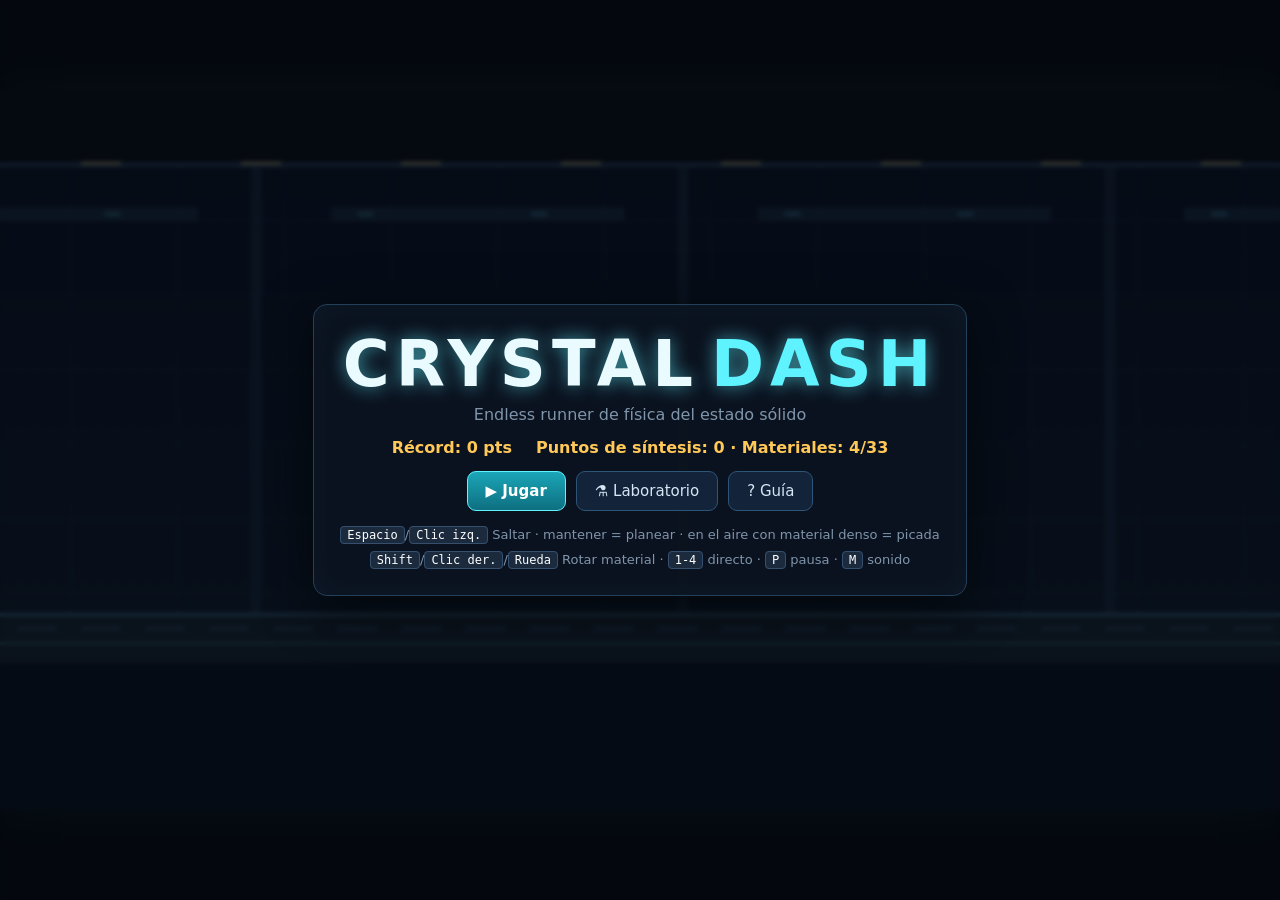
==== docs/index.html @ 1334409e "Reorganización Para poder montarlo en github pages" ====
<!DOCTYPE html>
<html lang="es">
<head>
<meta charset="UTF-8">
<meta name="viewport" content="width=device-width, initial-scale=1, user-scalable=no">
<title>Crystal Dash — Endless runner de ciencia de materiales</title>
<meta name="description" content="Endless runner táctico basado en propiedades reales de materiales (JARVIS-DFT).">
<link rel="stylesheet" href="css/style.css">
</head>
<body>
<div id="wrap">
  <canvas id="game" width="960" height="540"></canvas>

  <!-- Menú principal -->
  <section id="menu" class="overlay">
    <div class="panel center">
      <h1 class="logo">CRYSTAL<span>DASH</span></h1>
      <p class="tag">Endless runner de física del estado sólido</p>
      <div class="stats-line"><span id="menuBest"></span><span id="menuCredits"></span></div>
      <div class="btns">
        <button id="btnPlay" class="primary">▶ Jugar</button>
        <button id="btnLab">⚗ Laboratorio</button>
        <button id="btnGuide">? Guía</button>
      </div>
      <div class="controls">
        <div><kbd>Espacio</kbd>/<kbd>Clic izq.</kbd> Saltar · mantener = planear · en el aire con material denso = picada</div>
        <div><kbd>Shift</kbd>/<kbd>Clic der.</kbd>/<kbd>Rueda</kbd> Rotar material · <kbd>1-4</kbd> directo · <kbd>P</kbd> pausa · <kbd>M</kbd> sonido</div>
        <div class="touch-only">Táctil: mitad izquierda = saltar · mitad derecha = cambiar material</div>
      </div>
    </div>
  </section>

  <!-- Laboratorio -->
  <section id="lab" class="overlay hidden">
    <div class="panel wide">
      <header class="lab-head">
        <h2>⚗ Laboratorio · Árbol Periódico</h2>
        <div class="credits">Puntos de síntesis: <b id="labCredits">0</b></div>
        <button id="labBack">✕</button>
      </header>
      <div class="loadout-row">
        <span>Carrusel equipado:</span>
        <div id="loadout"></div>
        <small>Clic en una ranura para vaciarla · máx. 4</small>
      </div>
      <div class="lab-body">
        <div id="matGrid"></div>
        <aside id="matDetail"></aside>
      </div>
    </div>
  </section>

  <!-- Guía -->
  <section id="guide" class="overlay hidden">
    <div class="panel wide scroll">
      <header class="lab-head"><h2>Guía de física</h2><button id="guideBack">✕</button></header>
      <div class="guide-grid">
        <article><h3>Densidad ρ → gravedad</h3><p>g<sub>eff</sub> = g₀·(ρ/ρ<sub>ref</sub>)<sup>0.45</sup>. Materiales ligeros (Li, grafeno) saltan alto y <b>planean</b> si mantienes salto. Densos (Pb, W, Os) caen en <b>picada</b>: pulsa salto en el aire o cambia a ellos en el ápice (<i>air-cancel</i>).</p></article>
        <article><h3>Módulo volumétrico B → romper</h3><p>Si B<sub>jugador</sub> &gt; B<sub>obstáculo</sub> pulverizas el bloque y sumas combo. Si no: fractura catastrófica. Contorno <span class="ok">verde</span> = rompible con tu material actual.</p></article>
        <article><h3>Cociente de Pugh B/G</h3><p>B/G &lt; 1.75 = frágil (diamante, SiC): se astilla al caer desde altura. Cambia a un metal dúctil (Cu, Au) antes de aterrizar.</p></article>
        <article><h3>Módulo de corte G → cizallas</h3><p>Los discos de corte se rompen si tu G supera el suyo.</p></article>
        <article><h3>Conductividad térmica κ</h3><p>dT/dt = k<sub>env</sub>·κ·(T<sub>zona</sub> − T). En plasma usa aislantes (ZrO₂). Si T ≥ T<sub>fusión</sub>: te fundes. Entrar sobrecalentado a criogenia con un buen conductor = <b>Thermal Flush</b> (bonus). Cerámicas frágiles de baja κ sufren choque térmico.</p></article>
        <article><h3>Bandgap E<sub>g</sub> → arcos voltaicos</h3><p>Metales (E<sub>g</sub>=0) cargan el capacitor; si ya está al 100 % sufren sobrecarga Joule. Aislantes (E<sub>g</sub>&gt;3 eV) son inmunes. Semiconductores solo conducen si T &gt; 300 + 300·E<sub>g</sub> K; fríos sufren ruptura dieléctrica.</p></article>
        <article><h3>Capacitor = escudo</h3><p>Con ≥50 % de energía, un golpe mortal se absorbe (cuesta 50 %).</p></article>
        <article><h3>Magnetismo μ<sub>B</sub></h3><p>Bajo un electroimán de techo, un ferromagnético con fuerza magnética mayor que su peso se adhiere al techo. Por encima de su T<sub>Curie</sub> pierde el magnetismo (el Gd solo es ferromagnético por debajo de 293 K).</p></article>
        <article><h3>Superconductividad T<sub>c</sub></h3><p>Si T<sub>zona</sub> &lt; T<sub>c</sub> (o tu T &lt; T<sub>c</sub>): <b>Estado Meissner</b>. Levitas sobre pinchos y ácido, y la energía es infinita. LN₂ 77 K, hielo seco 195 K, He 4.2 K, He-II 1.8 K.</p></article>
        <article><h3>Metaestabilidad (ehull)</h3><p>ehull &gt; 0.05 eV/átomo: estadísticas rotas pero con temporizador. Úsalo demasiado y sufre transición de fase (diamante → grafito, H₃S → azufre). En 2D, la energía de exfoliación de JARVIS hace de ehull.</p></article>
        <article><h3>Cristales dopantes</h3><p>Tócalos para mutar 8 s a ese compuesto, aunque no lo tengas sintetizado.</p></article>
        <article><h3>Datos</h3><p>Los 2D (grafeno, h-BN, MoS₂, NbSe₂, fosforeno) vienen de JARVIS-DFT (jid real). Los bulk usan una semilla curada; el pipeline <code>build_materials_db.py --jarvis3d</code> los refresca desde JARVIS dft_3d.</p></article>
      </div>
    </div>
  </section>

  <!-- Fin de partida -->
  <section id="over" class="overlay hidden">
    <div class="panel center">
      <h2 class="danger" id="overTitle">Fractura catastrófica</h2>
      <p id="overReason" class="reason"></p>
      <div class="score-big"><span id="overScore">0</span><small>puntos</small></div>
      <p id="overInfo"></p>
      <div class="btns">
        <button id="btnRetry" class="primary">↻ Reintentar</button>
        <button id="btnOverLab">⚗ Laboratorio</button>
        <button id="btnOverMenu">Menú</button>
      </div>
    </div>
  </section>

  <section id="pause" class="overlay hidden">
    <div class="panel center"><h2>Pausa</h2><div class="btns"><button id="btnResume" class="primary">▶ Continuar</button><button id="btnPauseMenu">Menú</button></div></div>
  </section>
</div>

<script src="data/materials_db.js"></script>
<script src="js/data.js"></script>
<script src="js/audio.js"></script>
<script src="js/crystal.js"></script>
<script src="js/level.js"></script>
<script src="js/game.js"></script>
<script src="js/render.js"></script>
<script src="js/ui.js"></script>
<script src="js/main.js"></script>
</body>
</html>
---- docs/css/style.css ----
:root {
  --bg: #070b12;
  --panel: rgba(12, 20, 32, 0.94);
  --line: #23405a;
  --cyan: #5ff2ff;
  --text: #d6e6f5;
  --dim: #7f95ab;
  --ok: #5dff9b;
  --bad: #ff5d6c;
  --gold: #ffc857;
}
* { box-sizing: border-box; }
html, body {
  margin: 0; height: 100%; background: var(--bg); color: var(--text);
  font-family: "Segoe UI", system-ui, -apple-system, Roboto, sans-serif;
  overflow: hidden; user-select: none; -webkit-user-select: none;
  touch-action: none;
}
#wrap {
  position: relative; width: 100vw; height: 100vh;
  display: flex; align-items: center; justify-content: center;
}
canvas#game {
  display: block; background: #0a1220;
  image-rendering: auto;
  box-shadow: 0 0 40px rgba(95, 242, 255, 0.08);
}
.overlay {
  position: absolute; inset: 0; display: flex; align-items: center; justify-content: center;
  background: rgba(3, 6, 12, 0.55); backdrop-filter: blur(2px); z-index: 10;
}
.hidden { display: none !important; }
.panel {
  background: var(--panel); border: 1px solid var(--line); border-radius: 14px;
  padding: 22px 26px; box-shadow: 0 10px 50px rgba(0,0,0,.6), inset 0 0 30px rgba(95,242,255,.04);
  max-width: 94vw; max-height: 94vh;
}
.panel.center { text-align: center; min-width: min(560px, 94vw); }
.panel.wide { width: min(1100px, 96vw); height: min(720px, 94vh); display: flex; flex-direction: column; }
.panel.scroll { overflow-y: auto; }
.logo { font-size: clamp(36px, 7vw, 64px); margin: 0; letter-spacing: 6px; font-weight: 800; color: #e9fbff;
  text-shadow: 0 0 18px rgba(95,242,255,.6); }
.logo span { color: var(--cyan); margin-left: 12px; }
.tag { color: var(--dim); margin: 4px 0 14px; }
.stats-line { display: flex; gap: 24px; justify-content: center; color: var(--gold); margin-bottom: 14px; font-weight: 600; }
.btns { display: flex; gap: 10px; justify-content: center; flex-wrap: wrap; margin: 12px 0; }
button {
  background: #12233a; color: var(--text); border: 1px solid #2c5577; border-radius: 9px;
  padding: 10px 18px; font-size: 15px; cursor: pointer; font-family: inherit; transition: .15s;
}
button:hover { background: #1a3352; border-color: var(--cyan); }
button.primary { background: linear-gradient(180deg, #1aa6b8, #0e6f80); border-color: #5ff2ff; color: #fff; font-weight: 700; }
button:disabled { opacity: .4; cursor: default; }
.controls { color: var(--dim); font-size: 13px; line-height: 1.9; margin-top: 10px; }
kbd { background: #1b2a3d; border: 1px solid #34506e; border-radius: 4px; padding: 1px 6px; font-size: 12px; color: #fff; }
.touch-only { display: none; }
@media (pointer: coarse) { .touch-only { display: block; } }
.danger { color: var(--bad); margin: 0 0 6px; }
.reason { color: var(--text); max-width: 520px; margin: 6px auto 10px; line-height: 1.5; }
.score-big { font-size: 54px; font-weight: 800; color: var(--cyan); }
.score-big small { font-size: 14px; color: var(--dim); margin-left: 8px; }
#overInfo { color: var(--gold); }

/* Laboratorio */
.lab-head { display: flex; align-items: center; gap: 16px; border-bottom: 1px solid var(--line); padding-bottom: 10px; }
.lab-head h2 { margin: 0; flex: 1; font-size: 20px; }
.credits { color: var(--gold); }
.loadout-row { display: flex; align-items: center; gap: 12px; padding: 10px 0; flex-wrap: wrap; color: var(--dim); font-size: 13px; }
#loadout { display: flex; gap: 8px; }
.slot {
  width: 86px; height: 52px; border: 1px dashed #345; border-radius: 8px; display: flex; flex-direction: column;
  align-items: center; justify-content: center; cursor: pointer; font-size: 12px; color: var(--dim);
}
.slot.filled { border-style: solid; color: #fff; }
.slot b { font-size: 16px; }
.lab-body { display: flex; gap: 14px; flex: 1; min-height: 0; }
#matGrid { flex: 1; overflow-y: auto; display: grid; grid-template-columns: repeat(auto-fill, minmax(118px, 1fr)); gap: 8px; align-content: start; padding-right: 4px; }
.card {
  border: 1px solid #22384f; border-radius: 9px; padding: 8px; cursor: pointer; background: #0d1828; position: relative;
  min-height: 92px; transition: .12s;
}
.card:hover { border-color: var(--cyan); transform: translateY(-1px); }
.card.sel { border-color: var(--gold); box-shadow: 0 0 0 1px var(--gold); }
.card.locked { opacity: .55; }
.card .f { font-size: 20px; font-weight: 800; }
.card .n { font-size: 11px; color: var(--dim); line-height: 1.2; }
.card .sw { position: absolute; top: 8px; right: 8px; width: 14px; height: 14px; border-radius: 3px; border: 1px solid #fff4; }
.card .tags { margin-top: 4px; display: flex; flex-wrap: wrap; gap: 3px; }
.tagc { font-size: 9px; padding: 1px 4px; border-radius: 3px; background: #1d3049; color: #bcd; }
.tagc.sc { background: #0f4d5a; color: #8ff; } .tagc.mag { background: #4a2a5a; color: #e9f; }
.tagc.meta { background: #5a3a14; color: #fc8; } .tagc.d2 { background: #1f4a2a; color: #9f9; }
.card .cost { font-size: 11px; color: var(--gold); margin-top: 4px; }
.card .eq { position: absolute; bottom: 6px; right: 8px; font-size: 10px; color: var(--ok); }
#matDetail { width: 300px; overflow-y: auto; border-left: 1px solid var(--line); padding-left: 14px; font-size: 13px; }
#matDetail h3 { margin: 4px 0 0; font-size: 22px; }
#matDetail .sub { color: var(--dim); margin-bottom: 8px; }
#matDetail table { width: 100%; border-collapse: collapse; margin: 8px 0; }
#matDetail td { padding: 3px 2px; border-bottom: 1px solid #16273a; }
#matDetail td:last-child { text-align: right; color: #fff; font-variant-numeric: tabular-nums; }
#matDetail .src { color: var(--dim); font-size: 11px; margin-top: 6px; }
#matDetail .actions { display: flex; gap: 8px; margin-top: 10px; flex-wrap: wrap; }
#matDetail canvas { display: block; margin: 6px auto; }
.ok { color: var(--ok); }

/* Guía */
.guide-grid { display: grid; grid-template-columns: repeat(auto-fill, minmax(300px, 1fr)); gap: 12px; padding-top: 12px; }
.guide-grid article { background: #0d1828; border: 1px solid #1e3550; border-radius: 10px; padding: 10px 14px; }
.guide-grid h3 { margin: 2px 0 6px; color: var(--cyan); font-size: 15px; }
.guide-grid p { margin: 0; font-size: 13px; line-height: 1.55; color: #c5d6e6; }
code { background: #1b2a3d; padding: 1px 5px; border-radius: 4px; }

@media (max-width: 760px) {
  .lab-body { flex-direction: column; }
  #matDetail { width: auto; border-left: 0; border-top: 1px solid var(--line); padding: 10px 0 0; max-height: 40%; }
}
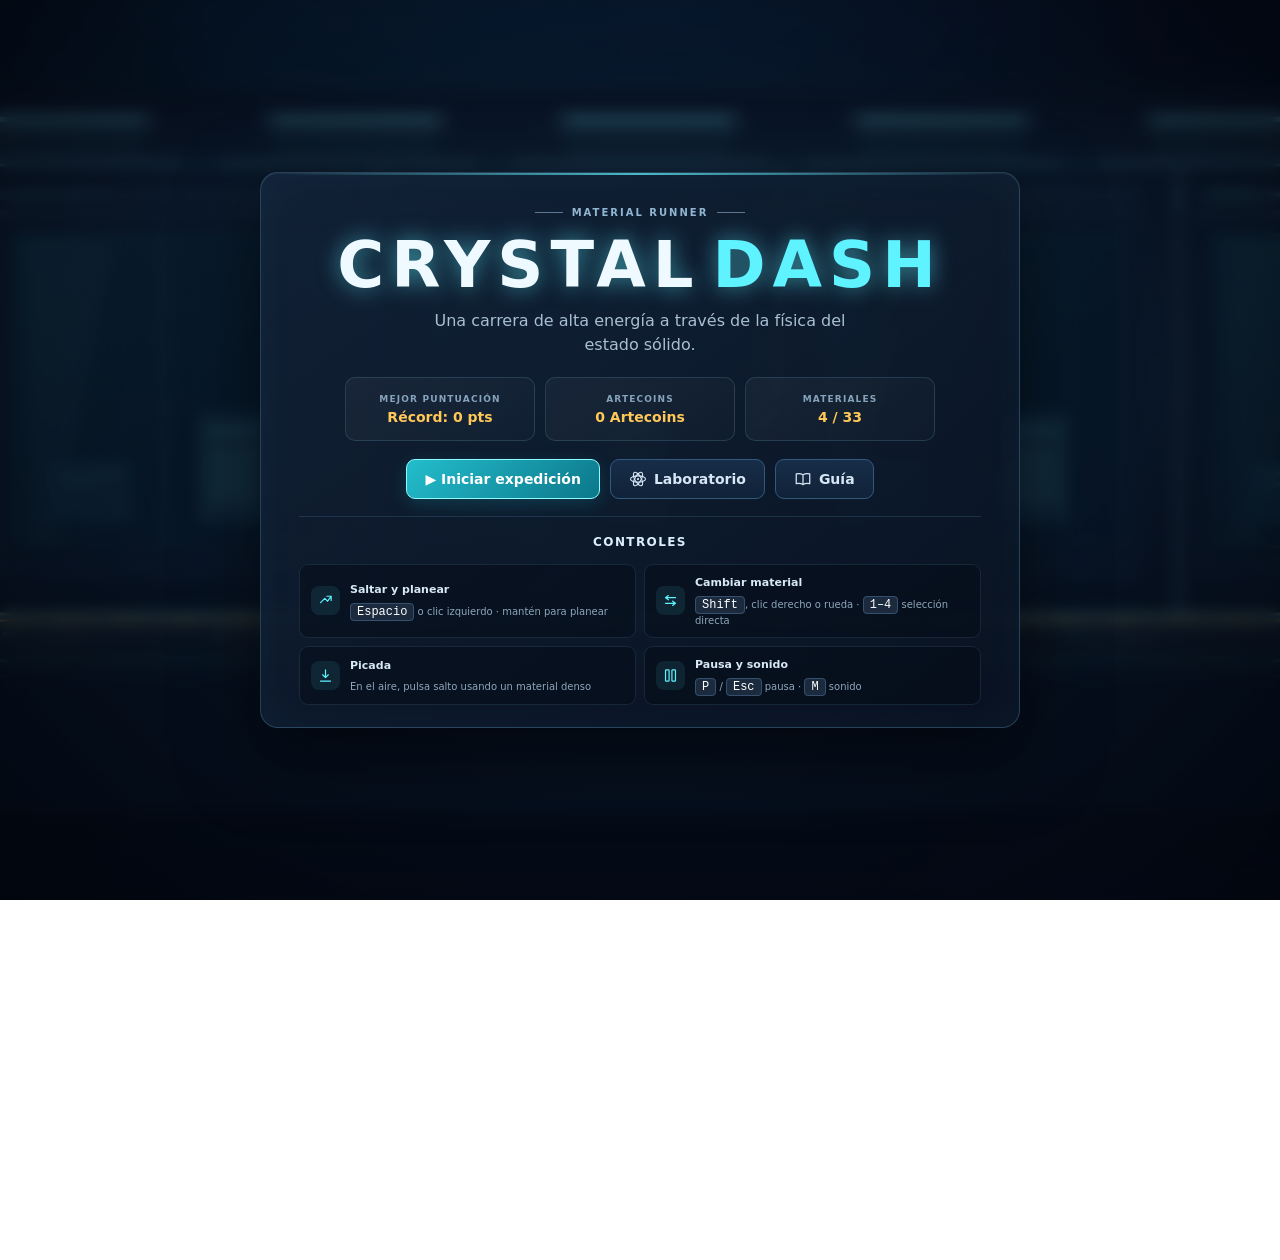
==== commit 54a2421a: "Mejora crítica al front Mejora en la calidad visual Apartado de materiales Artecoins Primer soundtra" ====
--- a/docs/index.html
+++ b/docs/index.html
@@ -13,19 +13,31 @@
 
   <!-- Menú principal -->
   <section id="menu" class="overlay">
-    <div class="panel center">
-      <h1 class="logo">CRYSTAL<span>DASH</span></h1>
-      <p class="tag">Endless runner de física del estado sólido</p>
-      <div class="stats-line"><span id="menuBest"></span><span id="menuCredits"></span></div>
-      <div class="btns">
-        <button id="btnPlay" class="primary">▶ Jugar</button>
-        <button id="btnLab">⚗ Laboratorio</button>
-        <button id="btnGuide">? Guía</button>
+    <div class="panel center menu-panel">
+      <div class="menu-copy">
+        <div class="eyebrow"><span></span> MATERIAL RUNNER <span></span></div>
+        <h1 class="logo">CRYSTAL<span>DASH</span></h1>
+        <p class="tag">Una carrera de alta energía a través de la física del estado sólido.</p>
+        <div class="stats-line">
+          <div class="stat-card"><span class="stat-label">MEJOR PUNTUACIÓN</span><b id="menuBest"></b></div>
+          <div class="stat-card"><span class="stat-label">ARTECOINS</span><b id="menuCredits"></b></div>
+          <div class="stat-card"><span class="stat-label">MATERIALES</span><b id="menuMaterials"></b></div>
+        </div>
+        <div class="btns">
+          <button id="btnPlay" class="primary">▶ Iniciar expedición</button>
+          <button id="btnLab"><svg class="atom-icon" viewBox="0 0 24 24" aria-hidden="true"><ellipse cx="12" cy="12" rx="10" ry="4.2"/><ellipse cx="12" cy="12" rx="10" ry="4.2" transform="rotate(60 12 12)"/><ellipse cx="12" cy="12" rx="10" ry="4.2" transform="rotate(120 12 12)"/><circle cx="12" cy="12" r="1.5" class="nucleus"/></svg>Laboratorio</button>
+          <button id="btnGuide"><svg class="book-icon" viewBox="0 0 24 24" aria-hidden="true"><path d="M12 6.5C9.7 4.8 6.5 4.4 3 5.2v13c3.5-.8 6.7-.4 9 1.3m0-13c2.3-1.7 5.5-2.1 9-1.3v13c-3.5-.8-6.7-.4-9 1.3m0-13v13"/></svg>Guía</button>
+        </div>
       </div>
       <div class="controls">
-        <div><kbd>Espacio</kbd>/<kbd>Clic izq.</kbd> Saltar · mantener = planear · en el aire con material denso = picada</div>
-        <div><kbd>Shift</kbd>/<kbd>Clic der.</kbd>/<kbd>Rueda</kbd> Rotar material · <kbd>1-4</kbd> directo · <kbd>P</kbd> pausa · <kbd>M</kbd> sonido</div>
-        <div class="touch-only">Táctil: mitad izquierda = saltar · mitad derecha = cambiar material</div>
+        <h2>Controles</h2>
+        <div class="control-grid">
+          <div class="control-item"><span class="control-icon"><svg viewBox="0 0 24 24"><path d="M5 15l6-6 4 4 5-7M14 6h6v6"/></svg></span><span><b>Saltar y planear</b><small><kbd>Espacio</kbd> o clic izquierdo · mantén para planear</small></span></div>
+          <div class="control-item"><span class="control-icon"><svg viewBox="0 0 24 24"><path d="M5 8h14M5 16h14M9 5l-4 3 4 3M15 13l4 3-4 3"/></svg></span><span><b>Cambiar material</b><small><kbd>Shift</kbd>, clic derecho o rueda · <kbd>1–4</kbd> selección directa</small></span></div>
+          <div class="control-item"><span class="control-icon"><svg viewBox="0 0 24 24"><path d="M12 4v10M8 11l4 4 4-4M5 20h14"/></svg></span><span><b>Picada</b><small>En el aire, pulsa salto usando un material denso</small></span></div>
+          <div class="control-item"><span class="control-icon"><svg viewBox="0 0 24 24"><rect x="5" y="4" width="5" height="16" rx="1"/><rect x="14" y="4" width="5" height="16" rx="1"/></svg></span><span><b>Pausa y sonido</b><small><kbd>P</kbd> / <kbd>Esc</kbd> pausa · <kbd>M</kbd> sonido</small></span></div>
+          <div class="control-item touch-only"><span class="control-icon"><svg viewBox="0 0 24 24"><rect x="7" y="3" width="10" height="18" rx="2"/><path d="M10 17h4M12 7v6m-2-2 2 2 2-2"/></svg></span><span><b>Pantalla táctil</b><small>Lado izquierdo para saltar · lado derecho para cambiar material</small></span></div>
+        </div>
       </div>
     </div>
   </section>
@@ -34,12 +46,14 @@
   <section id="lab" class="overlay hidden">
     <div class="panel wide">
       <header class="lab-head">
-        <h2>⚗ Laboratorio · Árbol Periódico</h2>
-        <div class="credits">Puntos de síntesis: <b id="labCredits">0</b></div>
+        <h2>Laboratorio · Árbol Periódico</h2>
+        <svg class="lab-atom-mark" viewBox="0 0 24 24" role="img" aria-label="Átomo"><ellipse cx="12" cy="12" rx="10" ry="4.2"/><ellipse cx="12" cy="12" rx="10" ry="4.2" transform="rotate(60 12 12)"/><ellipse cx="12" cy="12" rx="10" ry="4.2" transform="rotate(120 12 12)"/><circle cx="12" cy="12" r="1.5" class="nucleus"/></svg>
+        <div class="credits"><span class="artecoin-symbol" aria-hidden="true">A</span> <b id="labCredits">0</b> <small>Artecoins</small></div>
+        <div class="lab-music"><div><b>Chiptune de laboratorio</b><small id="musicStatus">Pista 8 bits · compra única</small></div><button id="musicButton" type="button">Comprar · 120 Artecoins</button></div>
         <button id="labBack">✕</button>
       </header>
       <div class="loadout-row">
-        <span>Carrusel equipado:</span>
+        <span class="loadout-title">Carrusel equipado <small>· doble clic en un material para intercambiarlo</small></span>
         <div id="loadout"></div>
         <small>Clic en una ranura para vaciarla · máx. 4</small>
       </div>
@@ -80,14 +94,14 @@
       <p id="overInfo"></p>
       <div class="btns">
         <button id="btnRetry" class="primary">↻ Reintentar</button>
-        <button id="btnOverLab">⚗ Laboratorio</button>
+        <button id="btnOverLab">Laboratorio</button>
         <button id="btnOverMenu">Menú</button>
       </div>
     </div>
   </section>
 
   <section id="pause" class="overlay hidden">
-    <div class="panel center"><h2>Pausa</h2><div class="btns"><button id="btnResume" class="primary">▶ Continuar</button><button id="btnPauseMenu">Menú</button></div></div>
+    <div class="panel center pause-panel"><div class="eyebrow"><span></span> SIMULACIÓN EN ESPERA <span></span></div><h2>Pausa</h2><p>El cristal permanece estable.</p><div class="btns"><button id="btnResume" class="primary">▶ Continuar</button><button id="btnPauseMenu">Menú</button></div></div>
   </section>
 </div>
 
--- a/docs/css/style.css
+++ b/docs/css/style.css
@@ -1,7 +1,7 @@
 :root {
-  --bg: #070b12;
-  --panel: rgba(12, 20, 32, 0.94);
-  --line: #23405a;
+  --bg: #050914;
+  --panel: rgba(10, 19, 34, 0.9);
+  --line: rgba(109, 172, 210, 0.28);
   --cyan: #5ff2ff;
   --text: #d6e6f5;
   --dim: #7f95ab;
@@ -11,7 +11,7 @@
 }
 * { box-sizing: border-box; }
 html, body {
-  margin: 0; height: 100%; background: var(--bg); color: var(--text);
+  margin: 0; height: 100%; background: radial-gradient(circle at 50% -25%, #133254 0, var(--bg) 46%); color: var(--text);
   font-family: "Segoe UI", system-ui, -apple-system, Roboto, sans-serif;
   overflow: hidden; user-select: none; -webkit-user-select: none;
   touch-action: none;
@@ -19,56 +19,82 @@
 #wrap {
   position: relative; width: 100vw; height: 100vh;
   display: flex; align-items: center; justify-content: center;
-}
+  isolation: isolate;
+}
+#wrap::before, #wrap::after { content: ""; position: absolute; pointer-events: none; z-index: -1; border-radius: 50%; filter: blur(4px); }
+#wrap::before { width: min(68vw, 800px); height: min(68vw, 800px); background: radial-gradient(circle, rgba(31, 150, 194, .13), transparent 69%); top: -44%; left: -14%; }
+#wrap::after { width: min(45vw, 580px); height: min(45vw, 580px); background: radial-gradient(circle, rgba(82, 73, 162, .12), transparent 70%); right: -12%; bottom: -40%; }
 canvas#game {
   display: block; background: #0a1220;
   image-rendering: auto;
-  box-shadow: 0 0 40px rgba(95, 242, 255, 0.08);
+  box-shadow: 0 0 0 1px rgba(126, 209, 255, .1), 0 24px 80px rgba(0,0,0,.55), 0 0 60px rgba(95, 242, 255, 0.08);
 }
 .overlay {
   position: absolute; inset: 0; display: flex; align-items: center; justify-content: center;
-  background: rgba(3, 6, 12, 0.55); backdrop-filter: blur(2px); z-index: 10;
+  background: linear-gradient(125deg, rgba(3, 7, 15, .76), rgba(4, 13, 25, .55)); backdrop-filter: blur(8px) saturate(120%); z-index: 10;
 }
 .hidden { display: none !important; }
 .panel {
-  background: var(--panel); border: 1px solid var(--line); border-radius: 14px;
-  padding: 22px 26px; box-shadow: 0 10px 50px rgba(0,0,0,.6), inset 0 0 30px rgba(95,242,255,.04);
+  position: relative; overflow: hidden; background: linear-gradient(145deg, rgba(18, 34, 55, .94), var(--panel)); border: 1px solid var(--line); border-radius: 18px;
+  padding: 25px 28px; box-shadow: 0 22px 80px rgba(0,0,0,.6), inset 0 1px 0 rgba(255,255,255,.05), inset 0 0 44px rgba(95,242,255,.04);
   max-width: 94vw; max-height: 94vh;
 }
+.panel::before { content: ""; position: absolute; height: 2px; left: 22px; right: 22px; top: 0; background: linear-gradient(90deg, transparent, var(--cyan), transparent); opacity: .72; }
 .panel.center { text-align: center; min-width: min(560px, 94vw); }
 .panel.wide { width: min(1100px, 96vw); height: min(720px, 94vh); display: flex; flex-direction: column; }
 .panel.scroll { overflow-y: auto; }
-.logo { font-size: clamp(36px, 7vw, 64px); margin: 0; letter-spacing: 6px; font-weight: 800; color: #e9fbff;
-  text-shadow: 0 0 18px rgba(95,242,255,.6); }
+.menu-panel { display: block; padding: 34px 38px 22px; width: min(760px, 94vw); text-align: center !important; }
+.menu-panel::after { content: none; }
+.menu-copy { position: relative; z-index: 1; }
+.eyebrow { display: flex; align-items: center; justify-content: center; gap: 9px; color: #90b6d2; font-size: 10px; font-weight: 700; letter-spacing: 2px; }
+.eyebrow span { width: 28px; height: 1px; background: currentColor; opacity: .6; }
+.logo { font-size: clamp(36px, 7vw, 64px); margin: 10px 0 0; letter-spacing: 7px; font-weight: 800; color: #eefaff;
+  text-shadow: 0 0 22px rgba(95,242,255,.55); }
 .logo span { color: var(--cyan); margin-left: 12px; }
-.tag { color: var(--dim); margin: 4px 0 14px; }
-.stats-line { display: flex; gap: 24px; justify-content: center; color: var(--gold); margin-bottom: 14px; font-weight: 600; }
-.btns { display: flex; gap: 10px; justify-content: center; flex-wrap: wrap; margin: 12px 0; }
+.logo { text-align: center; }
+.tag { color: #a8bfd4; margin: 7px auto 20px; max-width: 440px; line-height: 1.5; text-align: center; }
+.stats-line { display: grid; grid-template-columns: repeat(3, minmax(0, 1fr)); gap: 10px; justify-content: center; margin: 0 auto 18px; max-width: 590px; text-align: center; }
+.stat-card { display: flex; flex-direction: column; align-items: center; justify-content: center; gap: 5px; min-height: 64px; padding: 9px 8px; background: linear-gradient(145deg, rgba(255,255,255,.045), rgba(255,255,255,.015)); border: 1px solid rgba(126, 190, 223, .18); border-radius: 10px; }
+.stat-label { color: #86a3bc; font-size: 9px; font-weight: 800; letter-spacing: 1.15px; }
+.stat-card b { color: var(--gold); font-size: 14px; }
+.btns { display: flex; gap: 10px; justify-content: center; flex-wrap: wrap; margin: 12px 0 17px; }
 button {
-  background: #12233a; color: var(--text); border: 1px solid #2c5577; border-radius: 9px;
-  padding: 10px 18px; font-size: 15px; cursor: pointer; font-family: inherit; transition: .15s;
-}
-button:hover { background: #1a3352; border-color: var(--cyan); }
-button.primary { background: linear-gradient(180deg, #1aa6b8, #0e6f80); border-color: #5ff2ff; color: #fff; font-weight: 700; }
+  background: linear-gradient(180deg, #172d48, #102238); color: var(--text); border: 1px solid #315a7d; border-radius: 9px;
+  padding: 10px 18px; font-size: 14px; cursor: pointer; font-family: inherit; font-weight: 600; transition: transform .15s, border-color .15s, box-shadow .15s, background .15s;
+}
+button:hover { background: linear-gradient(180deg, #1e3b5b, #142c47); border-color: var(--cyan); transform: translateY(-1px); box-shadow: 0 6px 16px rgba(0,0,0,.22); }
+button:active { transform: translateY(0); }
+button:focus-visible { outline: 2px solid #fff; outline-offset: 3px; }
+button.primary { background: linear-gradient(135deg, #23bdcc, #0c788b); border-color: #8cfcff; color: #fff; box-shadow: 0 5px 18px rgba(24, 174, 193, .22); font-weight: 800; }
 button:disabled { opacity: .4; cursor: default; }
-.controls { color: var(--dim); font-size: 13px; line-height: 1.9; margin-top: 10px; }
+.feature-strip { display: none; }
+.feature-strip div { display: flex; align-items: center; justify-content: center; gap: 7px; padding: 9px 7px; color: #8eabc3; font-size: 10px; border-right: 1px solid rgba(126, 190, 223, .12); }
+.feature-strip div:last-child { border-right: 0; }.feature-strip b { color: var(--cyan); font-size: 14px; }
+.controls { color: var(--dim); font-size: 12px; line-height: 1.9; margin-top: 7px; }
+.menu-panel .controls { position: relative; z-index: 1; padding-top: 14px; margin-top: 8px; border-top: 1px solid rgba(117, 180, 215, .16); text-align: center; }
+.controls h2 { margin: 0 0 10px; color: #dceefa; font-size: 12px; letter-spacing: 1.4px; text-transform: uppercase; }
+.control-grid { display: grid; grid-template-columns: repeat(2, minmax(0, 1fr)); gap: 8px; text-align: left; }
+.control-item { display: flex; align-items: center; gap: 10px; min-height: 55px; padding: 8px 11px; background: rgba(4, 12, 23, .52); border: 1px solid rgba(117, 180, 215, .14); border-radius: 9px; }
+.control-icon { display: grid; place-items: center; flex: 0 0 29px; width: 29px; height: 29px; border-radius: 8px; color: var(--cyan); background: rgba(95, 242, 255, .09); }
+.control-icon svg { width: 17px; height: 17px; fill: none; stroke: currentColor; stroke-width: 1.7; stroke-linecap: round; stroke-linejoin: round; }
+.control-item b, .control-item small { display: block; }.control-item b { margin-bottom: 3px; color: #d8e9f6; font-size: 11px; }.control-item small { color: #8ea7bc; font-size: 10px; line-height: 1.45; }
 kbd { background: #1b2a3d; border: 1px solid #34506e; border-radius: 4px; padding: 1px 6px; font-size: 12px; color: #fff; }
 .touch-only { display: none; }
 @media (pointer: coarse) { .touch-only { display: block; } }
-.danger { color: var(--bad); margin: 0 0 6px; }
+.danger { color: var(--bad); margin: 0 0 6px; text-shadow: 0 0 18px rgba(255, 93, 108, .26); }
 .reason { color: var(--text); max-width: 520px; margin: 6px auto 10px; line-height: 1.5; }
 .score-big { font-size: 54px; font-weight: 800; color: var(--cyan); }
 .score-big small { font-size: 14px; color: var(--dim); margin-left: 8px; }
 #overInfo { color: var(--gold); }
 
 /* Laboratorio */
-.lab-head { display: flex; align-items: center; gap: 16px; border-bottom: 1px solid var(--line); padding-bottom: 10px; }
+.lab-head { display: flex; align-items: center; gap: 16px; border-bottom: 1px solid var(--line); padding-bottom: 13px; }
 .lab-head h2 { margin: 0; flex: 1; font-size: 20px; }
 .credits { color: var(--gold); }
 .loadout-row { display: flex; align-items: center; gap: 12px; padding: 10px 0; flex-wrap: wrap; color: var(--dim); font-size: 13px; }
 #loadout { display: flex; gap: 8px; }
 .slot {
-  width: 86px; height: 52px; border: 1px dashed #345; border-radius: 8px; display: flex; flex-direction: column;
+  width: 86px; height: 52px; border: 1px dashed #42627f; border-radius: 8px; display: flex; flex-direction: column;
   align-items: center; justify-content: center; cursor: pointer; font-size: 12px; color: var(--dim);
 }
 .slot.filled { border-style: solid; color: #fff; }
@@ -76,11 +102,11 @@
 .lab-body { display: flex; gap: 14px; flex: 1; min-height: 0; }
 #matGrid { flex: 1; overflow-y: auto; display: grid; grid-template-columns: repeat(auto-fill, minmax(118px, 1fr)); gap: 8px; align-content: start; padding-right: 4px; }
 .card {
-  border: 1px solid #22384f; border-radius: 9px; padding: 8px; cursor: pointer; background: #0d1828; position: relative;
-  min-height: 92px; transition: .12s;
-}
-.card:hover { border-color: var(--cyan); transform: translateY(-1px); }
-.card.sel { border-color: var(--gold); box-shadow: 0 0 0 1px var(--gold); }
+  border: 1px solid #28455e; border-radius: 10px; padding: 9px; cursor: pointer; background: linear-gradient(145deg, #101f33, #0b1524); position: relative;
+  min-height: 96px; transition: transform .12s, border-color .12s, box-shadow .12s;
+}
+.card:hover { border-color: var(--cyan); transform: translateY(-2px); box-shadow: 0 9px 18px rgba(0,0,0,.22); }
+.card.sel { border-color: var(--gold); box-shadow: 0 0 0 1px var(--gold), 0 8px 20px rgba(255, 200, 87, .12); }
 .card.locked { opacity: .55; }
 .card .f { font-size: 20px; font-weight: 800; }
 .card .n { font-size: 11px; color: var(--dim); line-height: 1.2; }
@@ -104,12 +130,118 @@
 
 /* Guía */
 .guide-grid { display: grid; grid-template-columns: repeat(auto-fill, minmax(300px, 1fr)); gap: 12px; padding-top: 12px; }
-.guide-grid article { background: #0d1828; border: 1px solid #1e3550; border-radius: 10px; padding: 10px 14px; }
+.guide-grid article { background: linear-gradient(145deg, #102037, #0c1727); border: 1px solid #28445f; border-radius: 10px; padding: 12px 14px; transition: border-color .15s, transform .15s; }
+.guide-grid article:hover { border-color: rgba(95,242,255,.7); transform: translateY(-1px); }
 .guide-grid h3 { margin: 2px 0 6px; color: var(--cyan); font-size: 15px; }
 .guide-grid p { margin: 0; font-size: 13px; line-height: 1.55; color: #c5d6e6; }
 code { background: #1b2a3d; padding: 1px 5px; border-radius: 4px; }
 
+/* Scroll discreto y estados complementarios */
+* { scrollbar-width: thin; scrollbar-color: #355d7c transparent; }
+::-webkit-scrollbar { width: 9px; height: 9px; }
+::-webkit-scrollbar-thumb { background: #31536f; border: 2px solid transparent; background-clip: padding-box; border-radius: 99px; }
+.pause-panel h2 { margin: 9px 0 3px; font-size: 34px; color: #eefaff; }
+.pause-panel p { margin: 0 0 12px; color: var(--dim); }
+
+/* Lenguaje visual del juego y sus pantallas */
+.overlay { background: radial-gradient(ellipse at 50% 40%, rgba(11, 29, 54, .55), rgba(2, 5, 12, .82)); backdrop-filter: blur(7px) saturate(125%); }
+.panel.wide { border-color: rgba(99, 185, 231, .34); background: linear-gradient(150deg, rgba(13, 26, 44, .98), rgba(7, 13, 25, .98)); }
+.lab-head h2 { color: #eaf8ff; letter-spacing: .2px; }.lab-head button { min-width: 38px; padding: 7px 12px; }
+.loadout-row { padding: 14px 0; }.slot { background: rgba(11, 23, 39, .74); transition: transform .16s, box-shadow .16s, background .16s; }.slot:hover { transform: translateY(-2px); box-shadow: 0 5px 16px rgba(0,0,0,.28); }
+#matGrid { padding: 2px 8px 6px 2px; gap: 10px; }
+.card { background: linear-gradient(145deg, rgba(20, 36, 58, .96), rgba(9, 17, 31, .96)); box-shadow: inset 0 1px 0 rgba(255,255,255,.035); }
+.card.locked { opacity: .68; }.card .f { color: #eaf8ff; }.card .eq { background: rgba(27, 75, 61, .55); padding: 2px 5px; border-radius: 4px; }
+#matDetail { border-left-color: rgba(109, 172, 210, .24); }
+#matDetail table tr:hover { background: rgba(95, 210, 255, .045); }
+.guide-grid article { box-shadow: inset 0 1px 0 rgba(255,255,255,.035), 0 8px 20px rgba(0,0,0,.12); }
+.panel.center:not(.menu-panel) { border-color: rgba(103, 196, 236, .36); }
+#over .panel { background: radial-gradient(ellipse at 50% 0, rgba(110, 36, 55, .2), transparent 60%), linear-gradient(145deg, rgba(20, 27, 43, .98), rgba(8, 13, 25, .98)); }
+.score-big { text-shadow: 0 0 24px rgba(95, 242, 255, .34); }
+button.primary:hover { background: linear-gradient(135deg, #48d7e1, #108ba0); box-shadow: 0 7px 22px rgba(24, 174, 193, .34); }
+@media (max-width: 760px) { #matDetail { border-top-color: rgba(109, 172, 210, .24); } .menu-panel .controls { font-size: 11px; } }
+
+/* Interacción del laboratorio */
+.credits { display: flex; align-items: baseline; gap: 6px; padding: 7px 11px; border: 1px solid rgba(255, 200, 87, .2); border-radius: 9px; background: rgba(255, 200, 87, .07); color: var(--gold); }
+.artecoin-symbol { display: inline-grid; place-items: center; width: 17px; height: 17px; border: 1.5px solid currentColor; border-radius: 50%; font: 800 10px/1 system-ui; }
+.lab-music { display: flex; align-items: center; gap: 12px; padding: 6px 9px 6px 12px; border: 1px solid rgba(125, 198, 230, .2); border-radius: 9px; background: rgba(21, 49, 75, .55); }
+.lab-music > div { display: grid; gap: 2px; white-space: nowrap; }
+.lab-music b { color: #e8f6ff; font-size: 11px; }
+.lab-music small { color: #91aabd; font-size: 9px; }
+.lab-music button { padding: 7px 10px; font-size: 10px; white-space: nowrap; }
+.lab-music button:disabled { opacity: .48; cursor: not-allowed; }
+.atom-icon { display: inline-block; width: 18px; height: 18px; margin-right: 7px; vertical-align: -4px; fill: none; stroke: currentColor; stroke-width: 1.45; stroke-linecap: round; stroke-linejoin: round; }
+.atom-icon .nucleus, .lab-atom-mark .nucleus { fill: currentColor; stroke: none; }
+.lab-head .lab-atom-mark { width: 27px; height: 27px; margin-left: auto; margin-right: 0; fill: none; stroke: var(--cyan); stroke-width: 1.35; stroke-linecap: round; stroke-linejoin: round; filter: drop-shadow(0 0 5px rgba(95,242,255,.35)); }
+.synthesis-burst { animation: synthesis-panel .72s cubic-bezier(.2,.8,.2,1); }
+.synthesis-burst::after { content: ""; position: absolute; z-index: 5; pointer-events: none; inset: 0; border-radius: inherit; background: radial-gradient(circle at 50% 38%, rgba(95,242,255,.32), transparent 55%); animation: synthesis-flash .72s ease-out forwards; }
+.synthesis-burst #matDetail { animation: synthesis-detail .72s cubic-bezier(.2,.8,.2,1); }
+@keyframes synthesis-panel { 0% { box-shadow: 0 22px 80px rgba(0,0,0,.6), 0 0 0 0 rgba(95,242,255,0); } 35% { box-shadow: 0 22px 80px rgba(0,0,0,.6), 0 0 0 2px rgba(95,242,255,.7), 0 0 44px rgba(95,242,255,.32); } 100% { box-shadow: 0 22px 80px rgba(0,0,0,.6), 0 0 0 0 rgba(95,242,255,0); } }
+@keyframes synthesis-flash { 0% { opacity: .8; } 100% { opacity: 0; } }
+@keyframes synthesis-detail { 0% { transform: scale(.97); filter: brightness(1); } 40% { transform: scale(1.015); filter: brightness(1.45); } 100% { transform: scale(1); filter: brightness(1); } }
+.credits > span { color: #ffe18c; }.credits small { color: #a99468; font-size: 10px; }
+.loadout-title { width: 100%; color: #d6e6f5; font-weight: 700; }.loadout-title small { color: var(--dim); font-weight: 400; }
+.slot.target { box-shadow: 0 0 0 1px var(--cyan), 0 0 15px rgba(95,242,255,.16); }
+.slot.equip { animation: slot-equip .42s ease-out; }.slot.remove { animation: slot-remove .35s ease-in; }
+@keyframes slot-equip { 0% { transform: scale(.86); background: rgba(95,242,255,.24); } 60% { transform: scale(1.08); } 100% { transform: scale(1); } }
+@keyframes slot-remove { 0% { transform: scale(1); opacity: 1; } 55% { transform: scale(.88); opacity: .45; } 100% { transform: scale(1); opacity: 1; } }
+.tier-heading { margin: 8px 0 0; padding: 8px 2px 5px; border-bottom: 1px solid rgba(111, 175, 211, .2); color: #8dc8e5; font-size: 12px; letter-spacing: 1px; text-transform: uppercase; }
+.card { min-height: 132px; padding: 12px; display: flex; flex-direction: column; }.card.sel { animation: card-select .25s ease-out; }.card-meta { display: flex; align-items: center; gap: 4px; margin-top: 6px; color: #7894ac; font-size: 9px; }.card .eq { position: static; margin-left: auto; font-size: 9px; }
+.card .f { padding-right: 20px; line-height: 1.2; }.card .n { min-height: 28px; padding-right: 3px; overflow-wrap: anywhere; }.card .tags { margin-top: auto; padding-top: 7px; }.card .cost { align-self: flex-start; max-width: 100%; padding: 4px 7px; border: 1px solid rgba(255,200,87,.22); border-radius: 6px; background: rgba(255,200,87,.07); white-space: normal; line-height: 1.25; }
+.card.dragging, .slot.dragging { opacity: .42; }.slot.drop-target { border-color: var(--cyan) !important; background: rgba(40,190,230,.18) !important; box-shadow: 0 0 18px rgba(95,242,255,.28); transform: scale(1.04); }
+.tier-heading { position: relative; padding: 10px 10px 8px 14px; border: 0; border-left: 3px solid currentColor; border-radius: 0 7px 7px 0; background: linear-gradient(90deg, color-mix(in srgb, currentColor 12%, transparent), transparent 78%); }
+.tier-heading { cursor: pointer; user-select: none; transition: filter .16s ease, padding .16s ease; }
+.tier-heading:hover { filter: brightness(1.25); }
+.tier-heading::after { content: ""; float: right; width: 7px; height: 7px; margin: 1px 5px 0 0; border-right: 1.5px solid currentColor; border-bottom: 1.5px solid currentColor; transform: rotate(45deg); transition: transform .2s ease; }
+.tier-heading[aria-expanded="false"]::after { transform: rotate(-45deg); }
+.tier-item-hidden { display: none !important; }
+.tier-heading[data-tier="0"] { color: #79c9ef; }.tier-heading[data-tier="1"] { color: #7ee6b0; }.tier-heading[data-tier="2"] { color: #d0a0ff; }.tier-heading[data-tier="3"] { color: #ffd271; }
+.tier-heading[data-tier="4"] { color: #ff75bd; }
+@keyframes card-select { 0% { transform: scale(.96); } 70% { transform: scale(1.025); } 100% { transform: scale(1); } }
+.detail-change { animation: detail-in .3s ease-out; } @keyframes detail-in { from { opacity: .35; transform: translateY(7px); } to { opacity: 1; transform: translateY(0); } }
+.detail-hero { display: flex; align-items: center; gap: 8px; min-height: 112px; padding: 5px 8px; margin-bottom: 8px; border: 1px solid rgba(95,242,255,.16); border-radius: 11px; background: radial-gradient(ellipse at 18% 50%, rgba(54,127,178,.18), transparent 65%), rgba(7,15,27,.7); }
+.detail-hero canvas { flex: 0 0 120px; width: 120px; height: 90px; }.detail-kicker { color: #7fa7c0; font-size: 9px; font-weight: 800; letter-spacing: 1.2px; }.detail-title h3 { margin: 3px 0; font-size: 23px; }.detail-title h3 small { color: var(--cyan); font-size: 11px; }.detail-title .sub { margin: 0; font-size: 11px; }
+.property-heading { margin: 9px 0 4px; color: #9bc8df; font-size: 10px; font-weight: 800; letter-spacing: 1px; text-transform: uppercase; }
+#matDetail table { margin: 4px 0 10px; }#matDetail td { padding: 6px 5px; border-bottom: 1px solid rgba(127,169,197,.11); font-size: 11px; }#matDetail td:first-child { color: #91a9bc; }#matDetail td:last-child { color: #ecf7ff; font-weight: 650; }#matDetail td small { color: #7894aa; font-size: 9px; font-weight: 400; }
+#matDetail .actions button { width: 100%; }.note { color: var(--gold) !important; padding: 8px; border-radius: 7px; background: rgba(255,200,87,.07); }
+
+/* Escaparate de cristal: arte CSS del menú principal */
+.crystal-stage { position: relative; z-index: 1; align-self: stretch; min-height: 265px; overflow: hidden; border: 1px solid rgba(105, 216, 255, .25); border-radius: 15px; background: radial-gradient(circle at 50% 46%, rgba(29, 177, 220, .22), transparent 28%), linear-gradient(145deg, rgba(3, 18, 34, .72), rgba(24, 38, 70, .5)); box-shadow: inset 0 0 36px rgba(51, 190, 255, .08), 0 10px 32px rgba(0, 0, 0, .24); }
+.crystal-stage::before, .crystal-stage::after { content: ""; position: absolute; pointer-events: none; }.crystal-stage::before { inset: 11px; border: 1px solid rgba(150, 236, 255, .1); border-radius: 9px; }.crystal-stage::after { width: 150%; height: 35%; left: -20%; bottom: -14%; background: radial-gradient(ellipse, rgba(82, 55, 190, .35), transparent 62%); filter: blur(18px); }
+.stage-label { position: absolute; top: 17px; left: 17px; right: 17px; display: flex; align-items: center; gap: 7px; color: #8dbbd3; font-size: 9px; font-weight: 700; letter-spacing: 1.4px; }.stage-label i { width: 7px; height: 7px; border-radius: 50%; background: var(--ok); box-shadow: 0 0 12px var(--ok); animation: pulse 2.2s infinite; }.stage-label strong { margin-left: auto; color: var(--cyan); font-weight: 700; }
+.crystal-core { position: absolute; width: 112px; height: 112px; left: calc(50% - 56px); top: calc(48% - 56px); transform-style: preserve-3d; animation: crystal-float 6s ease-in-out infinite; filter: drop-shadow(0 0 17px rgba(77, 236, 255, .55)); }
+.crystal-core::before { content: ""; position: absolute; inset: 16px; background: #73efff; clip-path: polygon(50% 0, 96% 32%, 79% 89%, 50% 100%, 12% 77%, 4% 32%); opacity: .92; }.crystal-core::after { content: ""; position: absolute; inset: 22px 27px; background: linear-gradient(135deg, #f5ffff, #34b9ff 40%, #4a49c9); clip-path: polygon(50% 0, 100% 30%, 70% 100%, 25% 85%, 0 30%); }
+.crystal-core em { position: absolute; z-index: 2; left: 0; right: 0; top: 43px; font-style: normal; font-size: 20px; font-weight: 800; letter-spacing: 1px; color: #fff; text-shadow: 0 1px 6px #003a69; }
+.facet { position: absolute; z-index: 1; display: block; opacity: .72; clip-path: polygon(50% 0, 100% 100%, 0 100%); }.f1 { width: 54px; height: 44px; left: 29px; top: 8px; background: #d7ffff; }.f2 { width: 52px; height: 60px; left: 10px; top: 47px; background: #1687c7; transform: rotate(94deg); }.f3 { width: 52px; height: 60px; right: 10px; top: 47px; background: #7153ff; transform: rotate(-94deg); }.f4 { width: 46px; height: 45px; left: 33px; bottom: 8px; background: #16c9dd; transform: rotate(180deg); }
+.orbit { position: absolute; left: 50%; top: 48%; border: 1px solid rgba(111, 233, 255, .36); border-radius: 50%; transform: translate(-50%, -50%) rotateX(68deg); }.orbit::after { content: ""; position: absolute; width: 7px; height: 7px; top: -4px; left: 50%; border-radius: 50%; background: #f7dd7c; box-shadow: 0 0 11px #ffe070; }.orbit-a { width: 202px; height: 82px; animation: orbit 6.5s linear infinite; }.orbit-b { width: 214px; height: 88px; transform: translate(-50%, -50%) rotateX(68deg) rotate(60deg); border-color: rgba(197, 143, 255, .34); animation: orbit-b 8s linear infinite; }.orbit-c { width: 181px; height: 72px; transform: translate(-50%, -50%) rotateX(68deg) rotate(-52deg); border-color: rgba(108, 255, 183, .27); animation: orbit-c 7s linear infinite; }
+.scan-line { position: absolute; left: 12%; width: 76%; height: 1px; background: #a9f8ff; box-shadow: 0 0 13px #5ff2ff; opacity: .45; animation: scan 3.8s ease-in-out infinite; }.stage-readout { position: absolute; display: grid; grid-template-columns: 1fr auto; gap: 3px 10px; left: 17px; right: 17px; bottom: 16px; color: #789ab3; font-size: 8px; letter-spacing: 1px; text-align: left; }.stage-readout b { color: #d7f5ff; font-size: 9px; letter-spacing: .5px; text-align: right; }
+@keyframes crystal-float { 0%, 100% { transform: translateY(0) rotate(0deg) scale(1); } 50% { transform: translateY(-10px) rotate(9deg) scale(1.04); } }
+@keyframes orbit { to { transform: translate(-50%, -50%) rotateX(68deg) rotate(360deg); } } @keyframes orbit-b { to { transform: translate(-50%, -50%) rotateX(68deg) rotate(420deg); } } @keyframes orbit-c { to { transform: translate(-50%, -50%) rotateX(68deg) rotate(308deg); } } @keyframes scan { 0%, 100% { top: 27%; opacity: .05; } 50% { top: 73%; opacity: .7; } } @keyframes pulse { 50% { opacity: .35; box-shadow: 0 0 3px var(--ok); } }
+@media (prefers-reduced-motion: no-preference) { .card { animation: card-arrive .35s both; } #matGrid .card:nth-child(2n) { animation-delay: .03s; } #matGrid .card:nth-child(3n) { animation-delay: .06s; } } @keyframes card-arrive { from { opacity: 0; transform: translateY(7px); } to { opacity: 1; transform: translateY(0); } }
+@media (prefers-reduced-motion: reduce) { *, *::before, *::after { animation-duration: .01ms !important; animation-iteration-count: 1 !important; scroll-behavior: auto !important; } }
+
 @media (max-width: 760px) {
+  .menu-panel { display: block; padding: 27px 18px 20px; }
+  .panel { padding: 20px 16px; }
+  .panel.center { min-width: 0; width: calc(100vw - 24px); }
+  .logo { letter-spacing: 4px; }.logo span { margin-left: 6px; }
+  .stats-line { grid-template-columns: 1fr; gap: 6px; }
+  .stat-card { min-height: 52px; }
+  .control-grid { grid-template-columns: 1fr; }
+  .crystal-stage { display: none; }
   .lab-body { flex-direction: column; }
   #matDetail { width: auto; border-left: 0; border-top: 1px solid var(--line); padding: 10px 0 0; max-height: 40%; }
-}
+  .lab-head { flex-wrap: wrap; gap: 8px; }
+  .lab-head h2 { flex: 1 0 100%; }
+  .lab-music { flex: 1; justify-content: space-between; min-width: 0; }
+}
+.book-icon { display: inline-block; width: 18px; height: 18px; margin-right: 7px; vertical-align: -4px; fill: none; stroke: currentColor; stroke-width: 1.65; stroke-linecap: round; stroke-linejoin: round; }
+.card.locked { opacity: .48; filter: saturate(.62); }
+.card.locked:hover { opacity: .72; filter: saturate(.82); }
+.lock-mark { position: absolute; z-index: 2; top: 8px; right: 8px; width: 17px; height: 17px; fill: none; stroke: #b8c9d7; stroke-width: 1.6; stroke-linecap: round; stroke-linejoin: round; opacity: .86; filter: drop-shadow(0 1px 3px #030811); }
+.card.locked { opacity: 1; filter: none; background: linear-gradient(145deg, #272d35, #171c23); border-color: #424a54; }
+.card.locked > :not(.lock-mark) { filter: grayscale(1); opacity: .34; }
+.card.locked .lock-mark { top: 50%; left: 50%; right: auto; width: 58px; height: 58px; transform: translate(-50%, -50%); stroke: #d6dbe0; stroke-width: 1.25; opacity: .9; filter: drop-shadow(0 3px 10px rgba(0,0,0,.7)); }
+.card.locked:hover { background: linear-gradient(145deg, #303740, #1c222a); }
+.synthesize-button { color: #fff8df !important; border-color: #ffe08a !important; background: linear-gradient(135deg, #d99a18, #946008) !important; box-shadow: 0 0 0 1px rgba(255,216,111,.22), 0 0 18px rgba(255,187,48,.28), inset 0 1px 0 rgba(255,255,255,.24) !important; }
+.synthesize-button:hover, .synthesize-button:focus-visible { background: linear-gradient(135deg, #f5bd35, #b5780b) !important; box-shadow: 0 0 0 1px rgba(255,225,140,.45), 0 0 27px rgba(255,190,52,.58), inset 0 1px 0 rgba(255,255,255,.34) !important; }
+.synthesize-button:disabled { filter: grayscale(.75); box-shadow: none !important; }
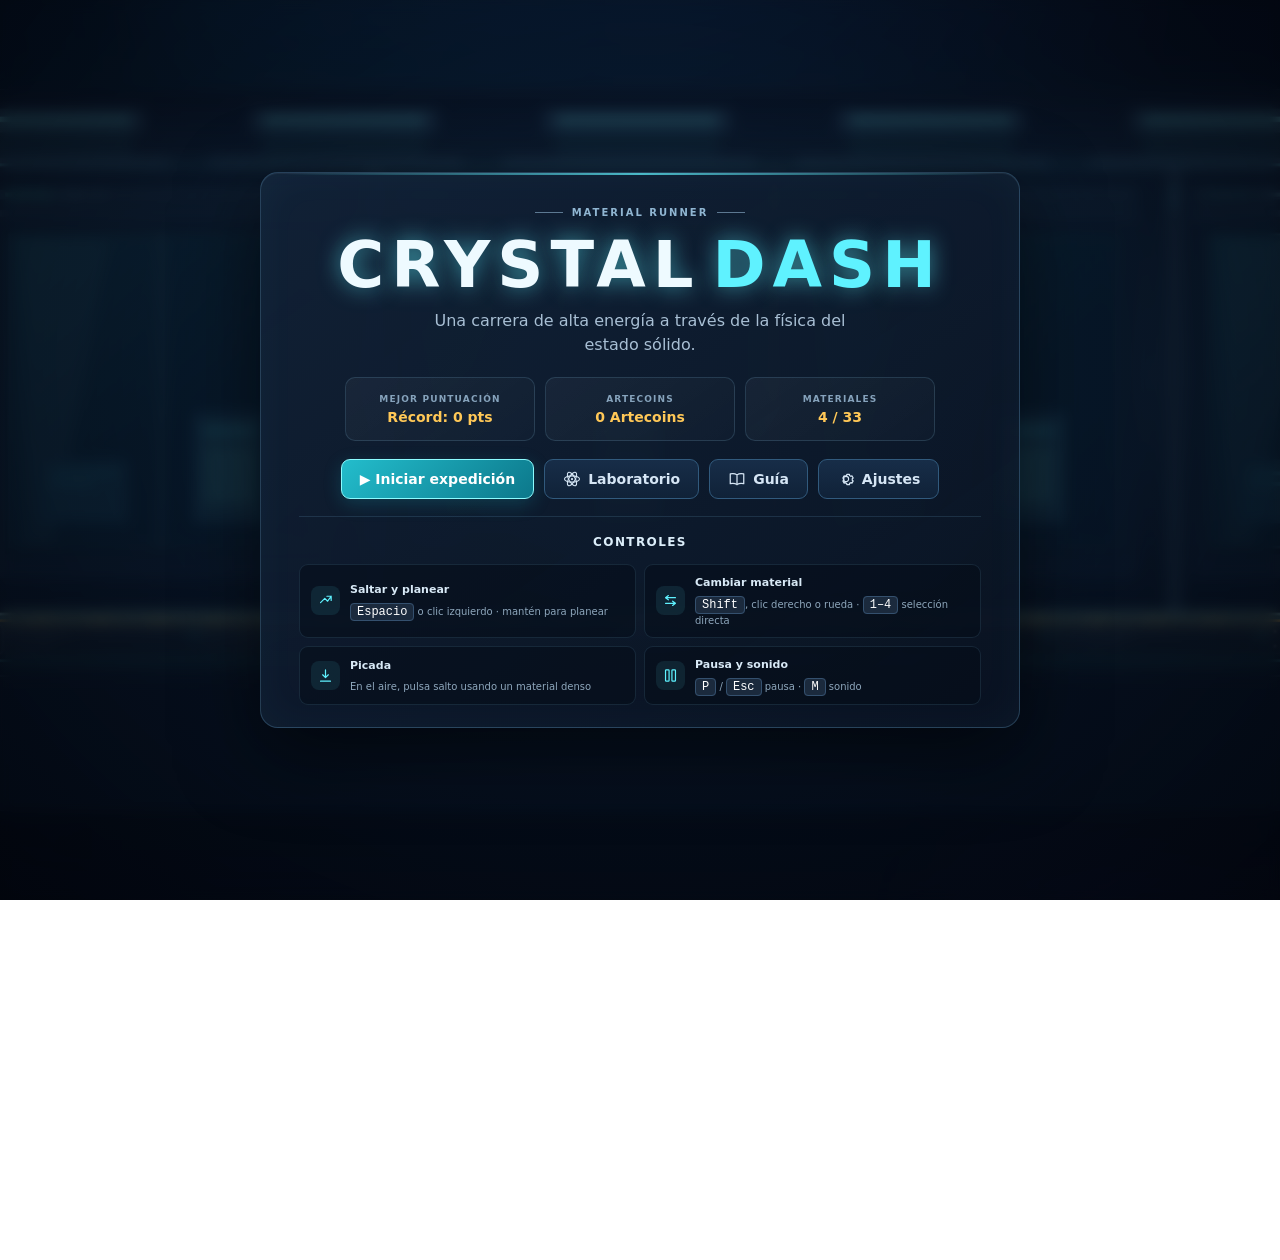
==== commit 55122cae: "Se agregó soundtrack Menú para comprar soundtracks 3 canciones para menús 3 canciones in game" ====
--- a/docs/index.html
+++ b/docs/index.html
@@ -27,6 +27,7 @@
           <button id="btnPlay" class="primary">▶ Iniciar expedición</button>
           <button id="btnLab"><svg class="atom-icon" viewBox="0 0 24 24" aria-hidden="true"><ellipse cx="12" cy="12" rx="10" ry="4.2"/><ellipse cx="12" cy="12" rx="10" ry="4.2" transform="rotate(60 12 12)"/><ellipse cx="12" cy="12" rx="10" ry="4.2" transform="rotate(120 12 12)"/><circle cx="12" cy="12" r="1.5" class="nucleus"/></svg>Laboratorio</button>
           <button id="btnGuide"><svg class="book-icon" viewBox="0 0 24 24" aria-hidden="true"><path d="M12 6.5C9.7 4.8 6.5 4.4 3 5.2v13c3.5-.8 6.7-.4 9 1.3m0-13c2.3-1.7 5.5-2.1 9-1.3v13c-3.5-.8-6.7-.4-9 1.3m0-13v13"/></svg>Guía</button>
+          <button id="btnSettings"><svg class="settings-icon" viewBox="0 0 24 24" aria-hidden="true"><path d="M12 8.5a3.5 3.5 0 1 0 0 7 3.5 3.5 0 0 0 0-7Z"/><path d="m19.4 13.5 1.1.8-1.5 2.6-1.3-.5a7.8 7.8 0 0 1-1.5.9l-.2 1.4h-3l-.3-1.4a7.8 7.8 0 0 1-1.6-.9l-1.3.5-1.5-2.6 1.1-.8a7 7 0 0 1 0-1.8l-1.1-.8 1.5-2.6 1.3.5a7.8 7.8 0 0 1 1.6-.9l.3-1.4h3l.2 1.4a7.8 7.8 0 0 1 1.5.9l1.3-.5 1.5 2.6-1.1.8a7 7 0 0 1 0 1.8Z" transform="translate(-1.4 -1.5) scale(1.12)"/></svg>Ajustes</button>
         </div>
       </div>
       <div class="controls">
@@ -42,6 +43,16 @@
     </div>
   </section>
 
+  <section id="settings" class="overlay hidden">
+    <div class="panel center settings-panel">
+      <header class="settings-head"><div class="eyebrow"><span></span> CONFIGURACIÓN DE AUDIO <span></span></div><h2>Ajustes</h2></header>
+      <p class="settings-intro">Ajusta cada capa de audio por separado.</p>
+      <label class="audio-control" for="musicVolume"><span><b>Banda sonora</b><small>Melodía 8 bits</small></span><output id="musicVolumeValue">70%</output><input id="musicVolume" type="range" min="0" max="100" value="70"></label>
+      <label class="audio-control" for="effectsVolume"><span><b>Efectos de sonido</b><small>Acciones y ambientes</small></span><output id="effectsVolumeValue">75%</output><input id="effectsVolume" type="range" min="0" max="100" value="75"></label>
+      <div class="btns"><button id="settingsBack" class="primary">Volver al menú</button></div>
+    </div>
+  </section>
+
   <!-- Laboratorio -->
   <section id="lab" class="overlay hidden">
     <div class="panel wide">
@@ -49,38 +60,57 @@
         <h2>Laboratorio · Árbol Periódico</h2>
         <svg class="lab-atom-mark" viewBox="0 0 24 24" role="img" aria-label="Átomo"><ellipse cx="12" cy="12" rx="10" ry="4.2"/><ellipse cx="12" cy="12" rx="10" ry="4.2" transform="rotate(60 12 12)"/><ellipse cx="12" cy="12" rx="10" ry="4.2" transform="rotate(120 12 12)"/><circle cx="12" cy="12" r="1.5" class="nucleus"/></svg>
         <div class="credits"><span class="artecoin-symbol" aria-hidden="true">A</span> <b id="labCredits">0</b> <small>Artecoins</small></div>
-        <div class="lab-music"><div><b>Chiptune de laboratorio</b><small id="musicStatus">Pista 8 bits · compra única</small></div><button id="musicButton" type="button">Comprar · 120 Artecoins</button></div>
         <button id="labBack">✕</button>
       </header>
-      <div class="loadout-row">
-        <span class="loadout-title">Carrusel equipado <small>· doble clic en un material para intercambiarlo</small></span>
-        <div id="loadout"></div>
-        <small>Clic en una ranura para vaciarla · máx. 4</small>
-      </div>
-      <div class="lab-body">
-        <div id="matGrid"></div>
-        <aside id="matDetail"></aside>
-      </div>
+      <nav class="lab-tabs" role="tablist" aria-label="Secciones del laboratorio">
+        <button id="labMaterialsTab" class="active" role="tab" aria-selected="true">Materiales</button>
+        <button id="labSoundtrackTab" role="tab" aria-selected="false">Soundtracks</button>
+      </nav>
+      <section id="labMaterialsView" class="lab-view" role="tabpanel">
+        <div class="loadout-row">
+          <span class="loadout-title">Carrusel equipado <small>· doble clic en un material para intercambiarlo</small></span>
+          <div id="loadout"></div>
+          <small>Clic en una ranura para vaciarla · máx. 4</small>
+        </div>
+        <div class="lab-body">
+          <div id="matGrid"></div>
+          <aside id="matDetail"></aside>
+        </div>
+      </section>
+      <section id="labSoundtrackView" class="lab-view hidden" role="tabpanel">
+        <div class="soundtrack-store" aria-labelledby="soundtrackTitle">
+          <div class="soundtrack-heading"><div><h3 id="soundtrackTitle">Biblioteca sonora</h3><p>Compra pistas con Artecoins. Durante la partida, las pistas disponibles se alternan al azar.</p></div><span class="soundtrack-wallet"><span class="artecoin-symbol" aria-hidden="true">A</span> <b id="soundtrackCredits">0</b> Artecoins</span></div>
+          <div class="soundtrack-group"><div class="soundtrack-group-title"><h4>Pantalla principal</h4><small>Elige el tema que acompaña al menú.</small></div><div id="menuSoundtrackList" class="soundtrack-list"></div></div>
+          <div class="soundtrack-group"><div class="soundtrack-group-title"><h4>Durante la partida</h4><small>Las pistas compradas entran en la rotación aleatoria.</small></div><div id="gameSoundtrackList" class="soundtrack-list"></div></div>
+        </div>
+      </section>
     </div>
   </section>
 
   <!-- Guía -->
   <section id="guide" class="overlay hidden">
     <div class="panel wide scroll">
-      <header class="lab-head"><h2>Guía de física</h2><button id="guideBack">✕</button></header>
-      <div class="guide-grid">
-        <article><h3>Densidad ρ → gravedad</h3><p>g<sub>eff</sub> = g₀·(ρ/ρ<sub>ref</sub>)<sup>0.45</sup>. Materiales ligeros (Li, grafeno) saltan alto y <b>planean</b> si mantienes salto. Densos (Pb, W, Os) caen en <b>picada</b>: pulsa salto en el aire o cambia a ellos en el ápice (<i>air-cancel</i>).</p></article>
-        <article><h3>Módulo volumétrico B → romper</h3><p>Si B<sub>jugador</sub> &gt; B<sub>obstáculo</sub> pulverizas el bloque y sumas combo. Si no: fractura catastrófica. Contorno <span class="ok">verde</span> = rompible con tu material actual.</p></article>
-        <article><h3>Cociente de Pugh B/G</h3><p>B/G &lt; 1.75 = frágil (diamante, SiC): se astilla al caer desde altura. Cambia a un metal dúctil (Cu, Au) antes de aterrizar.</p></article>
-        <article><h3>Módulo de corte G → cizallas</h3><p>Los discos de corte se rompen si tu G supera el suyo.</p></article>
-        <article><h3>Conductividad térmica κ</h3><p>dT/dt = k<sub>env</sub>·κ·(T<sub>zona</sub> − T). En plasma usa aislantes (ZrO₂). Si T ≥ T<sub>fusión</sub>: te fundes. Entrar sobrecalentado a criogenia con un buen conductor = <b>Thermal Flush</b> (bonus). Cerámicas frágiles de baja κ sufren choque térmico.</p></article>
-        <article><h3>Bandgap E<sub>g</sub> → arcos voltaicos</h3><p>Metales (E<sub>g</sub>=0) cargan el capacitor; si ya está al 100 % sufren sobrecarga Joule. Aislantes (E<sub>g</sub>&gt;3 eV) son inmunes. Semiconductores solo conducen si T &gt; 300 + 300·E<sub>g</sub> K; fríos sufren ruptura dieléctrica.</p></article>
-        <article><h3>Capacitor = escudo</h3><p>Con ≥50 % de energía, un golpe mortal se absorbe (cuesta 50 %).</p></article>
-        <article><h3>Magnetismo μ<sub>B</sub></h3><p>Bajo un electroimán de techo, un ferromagnético con fuerza magnética mayor que su peso se adhiere al techo. Por encima de su T<sub>Curie</sub> pierde el magnetismo (el Gd solo es ferromagnético por debajo de 293 K).</p></article>
-        <article><h3>Superconductividad T<sub>c</sub></h3><p>Si T<sub>zona</sub> &lt; T<sub>c</sub> (o tu T &lt; T<sub>c</sub>): <b>Estado Meissner</b>. Levitas sobre pinchos y ácido, y la energía es infinita. LN₂ 77 K, hielo seco 195 K, He 4.2 K, He-II 1.8 K.</p></article>
-        <article><h3>Metaestabilidad (ehull)</h3><p>ehull &gt; 0.05 eV/átomo: estadísticas rotas pero con temporizador. Úsalo demasiado y sufre transición de fase (diamante → grafito, H₃S → azufre). En 2D, la energía de exfoliación de JARVIS hace de ehull.</p></article>
-        <article><h3>Cristales dopantes</h3><p>Tócalos para mutar 8 s a ese compuesto, aunque no lo tengas sintetizado.</p></article>
-        <article><h3>Datos</h3><p>Los 2D (grafeno, h-BN, MoS₂, NbSe₂, fosforeno) vienen de JARVIS-DFT (jid real). Los bulk usan una semilla curada; el pipeline <code>build_materials_db.py --jarvis3d</code> los refresca desde JARVIS dft_3d.</p></article>
+      <header class="lab-head"><h2>Guía de campo</h2><button id="guideBack">✕</button></header>
+      <p class="guide-intro">Consulta las propiedades del cristal para elegir cómo moverte, qué zonas resistir y cuándo cambiar de material.</p>
+      <div class="guide-content">
+        <section class="guide-section"><h3>Movimiento y resistencia</h3><div class="guide-grid">
+          <article><h4>Densidad ρ · gravedad</h4><p>g<sub>eff</sub> = g₀·(ρ/ρ<sub>ref</sub>)<sup>0.45</sup>. Materiales ligeros (Li, grafeno) saltan alto y <b>planean</b> si mantienes salto. Densos (Pb, W, Os) caen en <b>picada</b>: pulsa salto en el aire o cambia a ellos en el ápice.</p></article>
+          <article><h4>Módulo volumétrico B · bloques</h4><p>Si B<sub>jugador</sub> &gt; B<sub>obstáculo</sub>, pulverizas el bloque y sumas combo. El contorno <span class="ok">verde</span> indica que tu material puede romperlo.</p></article>
+          <article><h4>Módulo de corte G · sierras</h4><p>Los discos de corte se rompen si el módulo G de tu material supera el del obstáculo.</p></article>
+          <article><h4>Ductilidad · caídas</h4><p>El cociente de Pugh B/G menor que 1.75 indica fragilidad. Diamante y SiC pueden astillarse en caídas fuertes; cambia a un metal dúctil (Cu, Au) antes de aterrizar.</p></article>
+        </div></section>
+        <section class="guide-section"><h3>Zonas del laboratorio</h3><div class="guide-grid">
+          <article><h4>Temperatura y κ · horno y frío</h4><p>dT/dt depende de la conductividad térmica κ. En plasma prueba aislantes como ZrO₂; si T alcanza el punto de fusión, el material se funde. Un buen conductor al entrar sobrecalentado en criogenia puede activar <b>Thermal Flush</b>.</p></article>
+          <article><h4>Bandgap Eg · arcos voltaicos</h4><p>Los metales (Eg = 0) cargan el capacitor y pueden sufrir sobrecarga Joule. Los aislantes (Eg &gt; 3 eV) son inmunes. Los semiconductores conducen al calentarse y pueden sufrir ruptura dieléctrica en frío.</p></article>
+          <article><h4>Capacitor · escudo</h4><p>Con al menos 50 % de energía, el escudo absorbe un impacto mortal y consume la mitad de la carga disponible.</p></article>
+          <article><h4>Magnetismo μB · campos</h4><p>Bajo un electroimán, un ferromagnético suficientemente fuerte puede adherirse al techo. Por encima de su temperatura de Curie pierde magnetismo; el Gd es ferromagnético bajo 293 K.</p></article>
+          <article><h4>Superconductividad Tc · Meissner</h4><p>Si la zona o el material está por debajo de Tc, el estado Meissner permite levitar sobre pinchos y ácido y conservar energía. Referencias: LN₂ 77 K, hielo seco 195 K, He 4.2 K y He-II 1.8 K.</p></article>
+        </div></section>
+        <section class="guide-section"><h3>Materiales especiales</h3><div class="guide-grid">
+          <article><h4>Metaestabilidad · ehull</h4><p>Con ehull &gt; 0.05 eV/átomo, el material puede tener estadísticas alteradas durante un tiempo limitado y luego sufrir una transición de fase. En materiales 2D, la energía de exfoliación de JARVIS se usa como referencia.</p></article>
+          <article><h4>Cristales dopantes</h4><p>Recógelos para transformarte durante 8 s en el compuesto indicado, aunque todavía no lo hayas sintetizado.</p></article>
+          <article><h4>Datos del laboratorio</h4><p>Los materiales 2D proceden de JARVIS-DFT. Los materiales bulk usan una selección curada que puede actualizarse con el pipeline <code>build_materials_db.py --jarvis3d</code>.</p></article>
+        </div></section>
       </div>
     </div>
   </section>
@@ -107,6 +137,15 @@
 
 <script src="data/materials_db.js"></script>
 <script src="js/data.js"></script>
+<script src="soundtrack/menus/crystal-dash.js"></script>
+<script src="soundtrack/menus/guia.js"></script>
+<script src="soundtrack/menus/laboratorio-carrusel.js"></script>
+<script src="soundtrack/menus/biblioteca-soundtrack.js"></script>
+<script src="soundtrack/menus/materiales.js"></script>
+<script src="soundtrack/menus/orbita.js"></script>
+<script src="soundtrack/in_game/pulso-reactores.js"></script>
+<script src="soundtrack/in_game/resonancia-cuantica.js"></script>
+<script src="soundtrack/in_game/aurora-de-iones.js"></script>
 <script src="js/audio.js"></script>
 <script src="js/crystal.js"></script>
 <script src="js/level.js"></script>
--- a/docs/css/style.css
+++ b/docs/css/style.css
@@ -77,6 +77,47 @@
 .control-item { display: flex; align-items: center; gap: 10px; min-height: 55px; padding: 8px 11px; background: rgba(4, 12, 23, .52); border: 1px solid rgba(117, 180, 215, .14); border-radius: 9px; }
 .control-icon { display: grid; place-items: center; flex: 0 0 29px; width: 29px; height: 29px; border-radius: 8px; color: var(--cyan); background: rgba(95, 242, 255, .09); }
 .control-icon svg { width: 17px; height: 17px; fill: none; stroke: currentColor; stroke-width: 1.7; stroke-linecap: round; stroke-linejoin: round; }
+.settings-icon { width: 18px; height: 18px; margin-right: 7px; vertical-align: -4px; fill: none; stroke: currentColor; stroke-width: 1.5; stroke-linecap: round; stroke-linejoin: round; }
+.settings-panel { width: min(440px, 94vw); }
+.settings-head h2 { margin: 10px 0 0; color: #effaff; font-size: 27px; }
+.settings-intro { margin: 8px 0 20px; color: #91aabd; font-size: 13px; }
+.audio-control { display: grid; grid-template-columns: 1fr auto; align-items: center; gap: 10px 14px; margin: 12px 0; padding: 14px; text-align: left; background: rgba(4, 12, 23, .52); border: 1px solid rgba(117, 180, 215, .18); border-radius: 10px; }
+.audio-control span b, .audio-control span small { display: block; }
+.audio-control span b { color: #e4f3ff; font-size: 13px; }
+.audio-control span small { margin-top: 3px; color: #8ea7bc; font-size: 11px; }
+.audio-control output { min-width: 42px; color: var(--cyan); font-weight: 800; font-variant-numeric: tabular-nums; text-align: right; }
+.audio-control input { grid-column: 1 / -1; width: 100%; height: 5px; margin: 4px 0; accent-color: var(--cyan); cursor: pointer; touch-action: pan-x; }
+.settings-panel .btns { margin: 20px 0 0; }
+.lab-tabs { display: flex; gap: 7px; margin: 12px 0 9px; padding: 4px; border: 1px solid rgba(117, 180, 215, .16); border-radius: 10px; background: rgba(3, 11, 21, .62); }
+.lab-tabs button { flex: 1; padding: 8px 12px; color: #91aabd; border-color: transparent; background: transparent; font-size: 12px; }
+.lab-tabs button.active { color: #ddfbff; border-color: rgba(95, 242, 255, .3); background: linear-gradient(135deg, rgba(25, 103, 123, .56), rgba(21, 50, 76, .72)); box-shadow: inset 0 0 18px rgba(95, 242, 255, .06); }
+.lab-view { flex: 1; min-height: 0; }
+#labMaterialsView { display: flex; flex-direction: column; }
+#labSoundtrackView { overflow-y: auto; padding: 2px 3px 6px; }
+.soundtrack-store { min-height: 100%; padding: 18px; border: 1px solid rgba(117, 180, 215, .17); border-radius: 14px; background: linear-gradient(120deg, rgba(7, 18, 31, .72), rgba(15, 33, 53, .55)); }
+.soundtrack-heading { display: flex; align-items: center; justify-content: space-between; gap: 12px; margin-bottom: 17px; padding-bottom: 12px; border-bottom: 1px solid rgba(117, 180, 215, .15); }
+.soundtrack-heading h3 { margin: 0; color: #e5f5ff; font-size: 19px; letter-spacing: .4px; }
+.soundtrack-heading p { margin: 4px 0 0; color: #91aabd; font-size: 11px; }
+.soundtrack-group + .soundtrack-group { margin-top: 22px; }
+.soundtrack-group-title { display: flex; align-items: baseline; gap: 10px; margin-bottom: 9px; }
+.soundtrack-group-title h4 { margin: 0; color: #9eeef5; font-size: 13px; letter-spacing: .6px; text-transform: uppercase; }
+.soundtrack-group-title small { color: #8299ad; font-size: 10px; }
+.soundtrack-wallet { display: flex; align-items: center; gap: 6px; color: #c3a965; font-size: 10px; white-space: nowrap; }
+.soundtrack-wallet .artecoin-symbol { width: 15px; height: 15px; font-size: 9px; }
+.soundtrack-list { display: grid; grid-template-columns: repeat(auto-fit, minmax(235px, 1fr)); gap: 10px; }
+.track-card { min-width: 0; display: grid; grid-template-columns: 42px minmax(0, 1fr); gap: 8px 11px; align-items: center; padding: 11px; border: 1px solid rgba(105, 156, 192, .2); border-radius: 10px; background: rgba(5, 14, 25, .72); }
+.track-card.selected { border-color: rgba(95, 242, 255, .55); box-shadow: inset 0 0 16px rgba(95, 242, 255, .06); }
+.track-art { height: 38px; display: flex; align-items: center; justify-content: center; gap: 2px; border-radius: 7px; background: linear-gradient(145deg, #122943, #111a31); }
+.track-art i { width: 3px; height: 8px; border-radius: 3px; background: var(--cyan); opacity: .8; }
+.track-art i:nth-child(2), .track-art i:nth-child(4) { height: 18px; }.track-art i:nth-child(3) { height: 24px; background: #a98cff; }
+.track-copy { min-width: 0; display: grid; gap: 3px; }
+.track-copy b { overflow: hidden; color: #e5f5ff; font-size: 12px; text-overflow: ellipsis; white-space: nowrap; }
+.track-copy small { overflow: hidden; color: #91aabd; font-size: 10px; text-overflow: ellipsis; white-space: nowrap; }
+.track-actions { grid-column: 1 / -1; display: grid; grid-template-columns: minmax(78px, .72fr) minmax(0, 1.5fr); gap: 6px; }
+.track-actions button { width: 100%; min-width: 0; padding: 7px 5px; font-size: 10px; }
+.track-actions .track-preview { color: #a7d7e4; border-color: rgba(113, 176, 202, .27); background: rgba(13, 30, 47, .75); }
+.track-actions .track-preview:hover { color: #e9fcff; border-color: var(--cyan); }
+.track-card.selected .track-action { color: #a8f7ff; border-color: rgba(95, 242, 255, .3); background: rgba(22, 86, 99, .35); }
 .control-item b, .control-item small { display: block; }.control-item b { margin-bottom: 3px; color: #d8e9f6; font-size: 11px; }.control-item small { color: #8ea7bc; font-size: 10px; line-height: 1.45; }
 kbd { background: #1b2a3d; border: 1px solid #34506e; border-radius: 4px; padding: 1px 6px; font-size: 12px; color: #fff; }
 .touch-only { display: none; }
@@ -129,10 +170,14 @@
 .ok { color: var(--ok); }
 
 /* Guía */
-.guide-grid { display: grid; grid-template-columns: repeat(auto-fill, minmax(300px, 1fr)); gap: 12px; padding-top: 12px; }
+.guide-intro { margin: 7px 0 2px; max-width: 820px; color: #9fb8cc; font-size: 13px; line-height: 1.5; }
+.guide-content { display: grid; gap: 18px; padding: 8px 0 12px; }
+.guide-section > h3 { display: flex; align-items: center; gap: 9px; margin: 0 0 9px; color: #8bdbe8; font-size: 12px; letter-spacing: 1.15px; text-transform: uppercase; }
+.guide-section > h3::before { content: ""; width: 18px; height: 2px; background: linear-gradient(90deg, var(--cyan), transparent); }
+.guide-grid { display: grid; grid-template-columns: repeat(auto-fill, minmax(300px, 1fr)); gap: 10px; }
 .guide-grid article { background: linear-gradient(145deg, #102037, #0c1727); border: 1px solid #28445f; border-radius: 10px; padding: 12px 14px; transition: border-color .15s, transform .15s; }
 .guide-grid article:hover { border-color: rgba(95,242,255,.7); transform: translateY(-1px); }
-.guide-grid h3 { margin: 2px 0 6px; color: var(--cyan); font-size: 15px; }
+.guide-grid h4 { margin: 2px 0 6px; color: var(--cyan); font-size: 14px; }
 .guide-grid p { margin: 0; font-size: 13px; line-height: 1.55; color: #c5d6e6; }
 code { background: #1b2a3d; padding: 1px 5px; border-radius: 4px; }
 
@@ -232,7 +277,11 @@
   #matDetail { width: auto; border-left: 0; border-top: 1px solid var(--line); padding: 10px 0 0; max-height: 40%; }
   .lab-head { flex-wrap: wrap; gap: 8px; }
   .lab-head h2 { flex: 1 0 100%; }
-  .lab-music { flex: 1; justify-content: space-between; min-width: 0; }
+  .soundtrack-list { grid-template-columns: minmax(0, 1fr); }
+  .soundtrack-store { padding: 13px; }
+  .soundtrack-heading { align-items: flex-start; }
+  .soundtrack-group-title { align-items: flex-start; flex-direction: column; gap: 3px; }
+  .guide-grid { grid-template-columns: minmax(0, 1fr); }
 }
 .book-icon { display: inline-block; width: 18px; height: 18px; margin-right: 7px; vertical-align: -4px; fill: none; stroke: currentColor; stroke-width: 1.65; stroke-linecap: round; stroke-linejoin: round; }
 .card.locked { opacity: .48; filter: saturate(.62); }
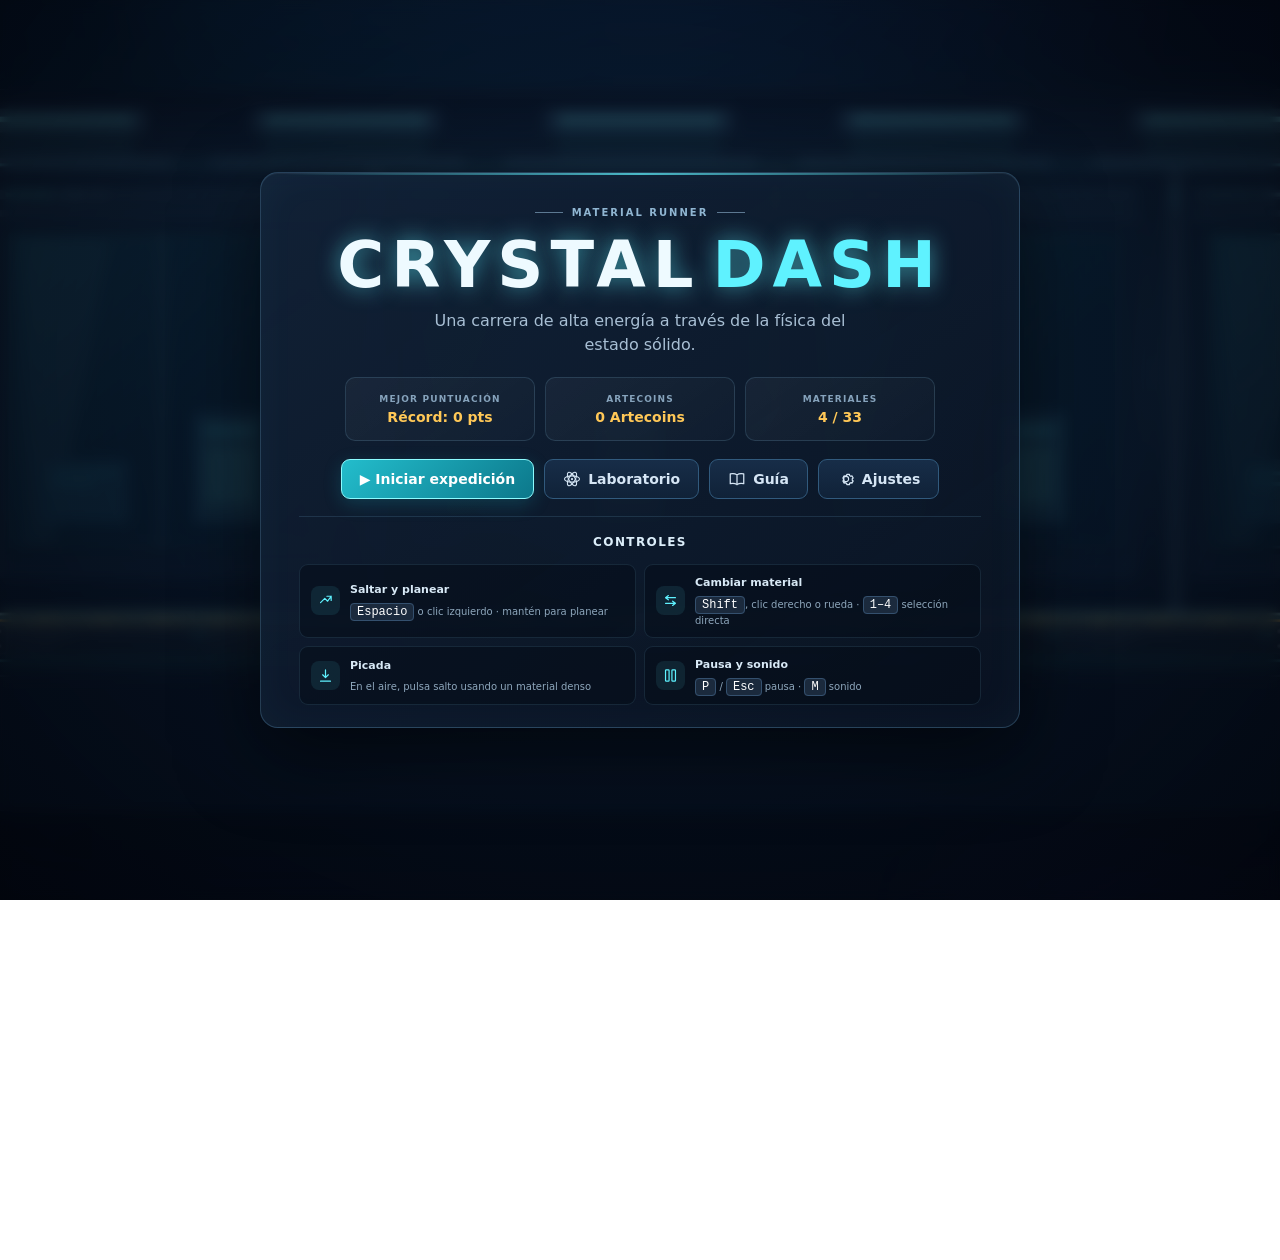
==== commit 0e96e2b1: "Mejora en el soundtrack 5 pistas agregadas Se resolvio el bug del sonido en las zonas especiales al " ====
--- a/docs/index.html
+++ b/docs/index.html
@@ -79,9 +79,8 @@
       </section>
       <section id="labSoundtrackView" class="lab-view hidden" role="tabpanel">
         <div class="soundtrack-store" aria-labelledby="soundtrackTitle">
-          <div class="soundtrack-heading"><div><h3 id="soundtrackTitle">Biblioteca sonora</h3><p>Compra pistas con Artecoins. Durante la partida, las pistas disponibles se alternan al azar.</p></div><span class="soundtrack-wallet"><span class="artecoin-symbol" aria-hidden="true">A</span> <b id="soundtrackCredits">0</b> Artecoins</span></div>
-          <div class="soundtrack-group"><div class="soundtrack-group-title"><h4>Pantalla principal</h4><small>Elige el tema que acompaña al menú.</small></div><div id="menuSoundtrackList" class="soundtrack-list"></div></div>
-          <div class="soundtrack-group"><div class="soundtrack-group-title"><h4>Durante la partida</h4><small>Las pistas compradas entran en la rotación aleatoria.</small></div><div id="gameSoundtrackList" class="soundtrack-list"></div></div>
+          <div class="soundtrack-heading"><div><h3 id="soundtrackTitle">Biblioteca sonora</h3><p>Pistas sintetizadas del juego. Pulsa el botón para escuchar una muestra.</p></div><span class="soundtrack-wallet"><span class="artecoin-symbol" aria-hidden="true">A</span> <b id="soundtrackCredits">0</b> Artecoins</span></div>
+          <div id="soundtrackList" class="soundtrack-list"></div>
         </div>
       </section>
     </div>
@@ -137,15 +136,12 @@
 
 <script src="data/materials_db.js"></script>
 <script src="js/data.js"></script>
-<script src="soundtrack/menus/crystal-dash.js"></script>
-<script src="soundtrack/menus/guia.js"></script>
-<script src="soundtrack/menus/laboratorio-carrusel.js"></script>
-<script src="soundtrack/menus/biblioteca-soundtrack.js"></script>
-<script src="soundtrack/menus/materiales.js"></script>
-<script src="soundtrack/menus/orbita.js"></script>
-<script src="soundtrack/in_game/pulso-reactores.js"></script>
-<script src="soundtrack/in_game/resonancia-cuantica.js"></script>
-<script src="soundtrack/in_game/aurora-de-iones.js"></script>
+<script src="soundtrack/crystal-dash.js"></script>
+<script src="soundtrack/laboratorio-carrusel.js"></script>
+<script src="soundtrack/pulso-reactores.js"></script>
+<script src="soundtrack/resonancia-cuantica.js"></script>
+<script src="soundtrack/aurora-de-iones.js"></script>
+<script src="soundtrack/melodias-del-subsuelo.js"></script>
 <script src="js/audio.js"></script>
 <script src="js/crystal.js"></script>
 <script src="js/level.js"></script>
--- a/docs/css/style.css
+++ b/docs/css/style.css
@@ -113,10 +113,14 @@
 .track-copy { min-width: 0; display: grid; gap: 3px; }
 .track-copy b { overflow: hidden; color: #e5f5ff; font-size: 12px; text-overflow: ellipsis; white-space: nowrap; }
 .track-copy small { overflow: hidden; color: #91aabd; font-size: 10px; text-overflow: ellipsis; white-space: nowrap; }
-.track-actions { grid-column: 1 / -1; display: grid; grid-template-columns: minmax(78px, .72fr) minmax(0, 1.5fr); gap: 6px; }
+.track-actions { grid-column: 1 / -1; display: grid; grid-template-columns: 38px minmax(0, 1fr); gap: 8px; align-items: center; }
 .track-actions button { width: 100%; min-width: 0; padding: 7px 5px; font-size: 10px; }
-.track-actions .track-preview { color: #a7d7e4; border-color: rgba(113, 176, 202, .27); background: rgba(13, 30, 47, .75); }
-.track-actions .track-preview:hover { color: #e9fcff; border-color: var(--cyan); }
+.track-actions .track-preview { display: flex; align-items: center; justify-content: center; height: 32px; padding: 0; color: #a7d7e4; border-color: rgba(113, 176, 202, .27); background: rgba(13, 30, 47, .75); cursor: pointer; border-radius: 6px; }
+.track-actions .track-preview:hover { color: #e9fcff; border-color: var(--cyan); background: rgba(22, 60, 95, .85); }
+.track-actions .track-preview.playing { color: #5ff2ff; border-color: #5ff2ff; background: rgba(18, 55, 78, .9); box-shadow: 0 0 10px rgba(95, 242, 255, .3); }
+.track-actions .track-preview svg { display: block; }
+.track-tag { display: inline-block; width: fit-content; margin-top: 2px; padding: 2px 6px; border-radius: 4px; font-size: 9px; text-transform: uppercase; letter-spacing: .4px; background: rgba(117, 180, 215, .12); color: #7ec7df; }
+.track-card.in-game .track-tag { background: rgba(169, 140, 255, .15); color: #c4b0ff; }
 .track-card.selected .track-action { color: #a8f7ff; border-color: rgba(95, 242, 255, .3); background: rgba(22, 86, 99, .35); }
 .control-item b, .control-item small { display: block; }.control-item b { margin-bottom: 3px; color: #d8e9f6; font-size: 11px; }.control-item small { color: #8ea7bc; font-size: 10px; line-height: 1.45; }
 kbd { background: #1b2a3d; border: 1px solid #34506e; border-radius: 4px; padding: 1px 6px; font-size: 12px; color: #fff; }
